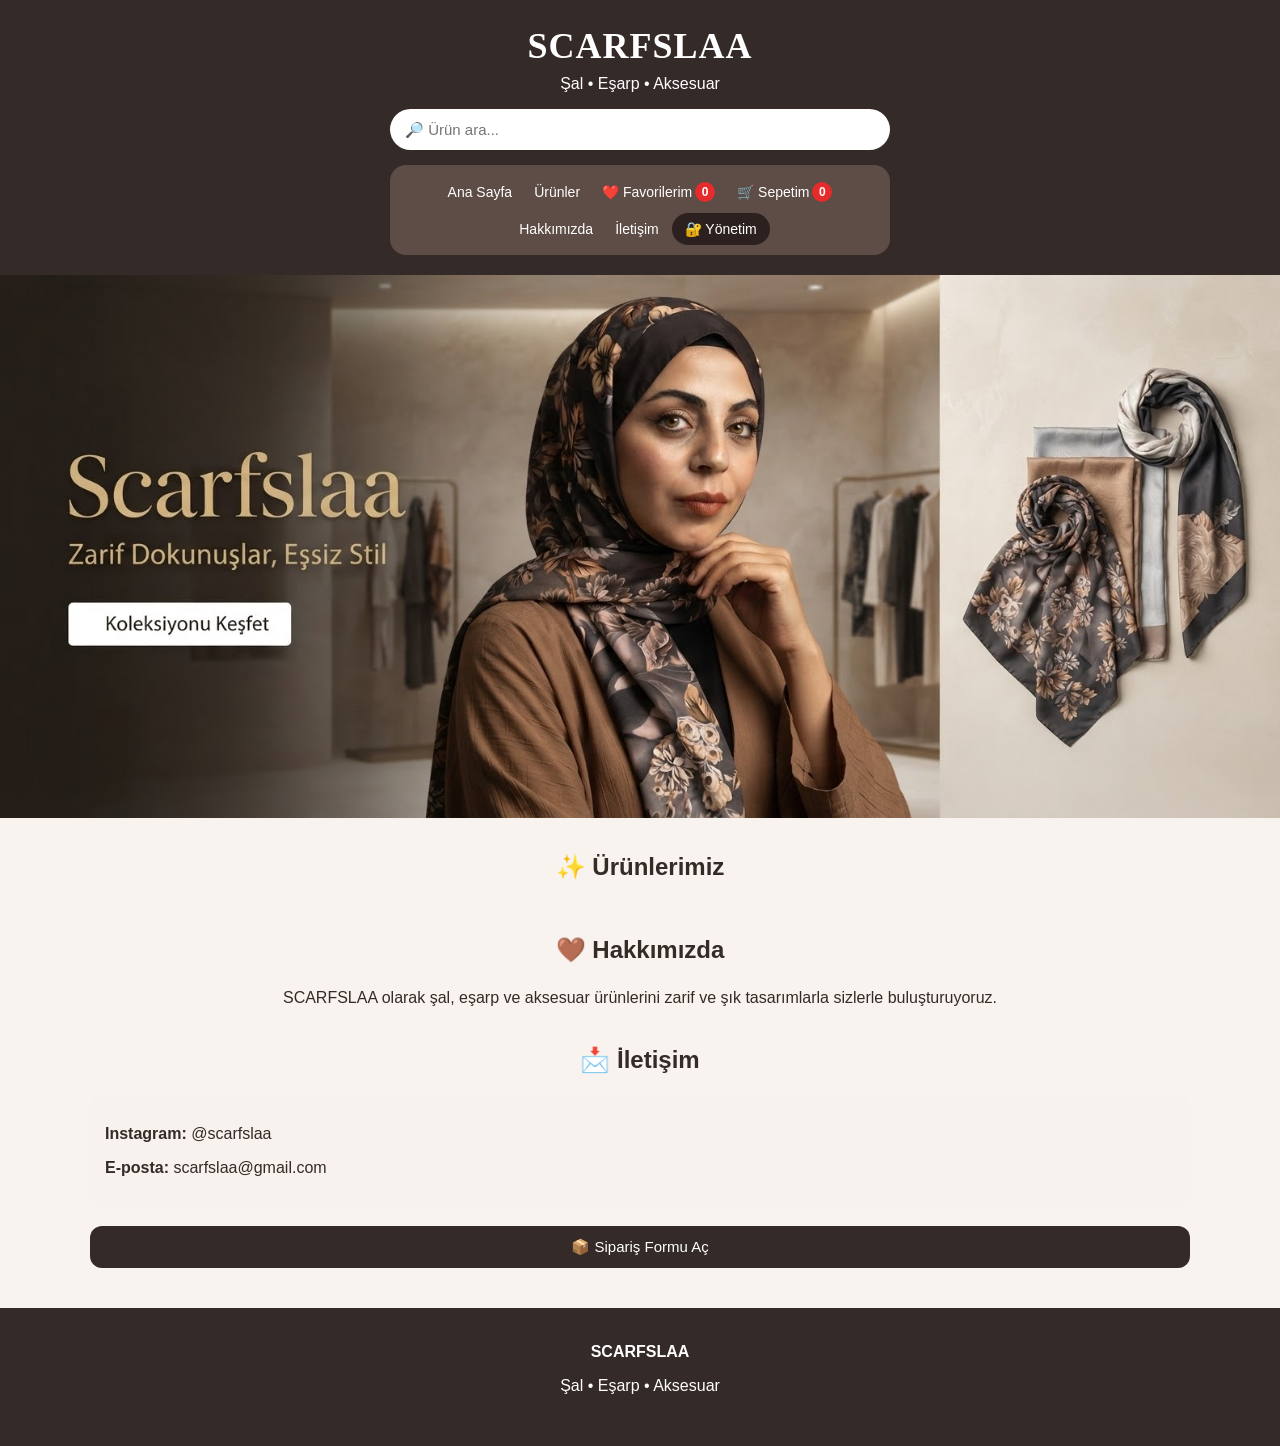
==== İndex.html @ e8bb1a96 "Add files via upload" ====
<!DOCTYPE html>
<html lang="tr">
<head>
<meta charset="UTF-8">
<meta name="viewport" content="width=device-width, initial-scale=1.0">
<title>Scarfslaa</title>

<style>
*{box-sizing:border-box}

body{
margin:0;
font-family:Arial,sans-serif;
background:#f8f3ee;
color:#342a27;
overflow-x:hidden
}

header{
background:#342a27;
color:white;
text-align:center;
padding:25px 10px 20px
}

.logo{
font-family:Georgia,serif;
font-size:36px;
font-weight:bold;
letter-spacing:1px;
margin-bottom:8px
}

.alt-baslik{font-size:16px}

.arama-kutusu{
width:92%;
max-width:500px;
margin:16px auto 0
}

.arama-kutusu input{
width:100%;
padding:12px 15px;
border:0;
border-radius:25px;
font-size:15px;
outline:none
}

nav{
width:92%;
max-width:500px;
margin:15px auto 0;
background:#5d4d46;
border-radius:16px;
padding:10px;
display:flex;
flex-wrap:wrap;
justify-content:center;
align-items:center;
gap:4px
}

nav a,nav button{
color:white;
text-decoration:none;
border:0;
background:none;
font-size:14px;
padding:7px 9px;
cursor:pointer;
white-space:nowrap
}

.sepet-link{
display:inline-flex;
align-items:center;
gap:3px
}

.sepet-rozet,.favori-rozet{
background:#e52b2b;
color:white;
min-width:20px;
height:20px;
padding:0 5px;
border-radius:50%;
display:inline-flex;
align-items:center;
justify-content:center;
font-size:12px;
font-weight:bold
}

.yonetim-link{
background:#2c211e!important;
border-radius:25px!important;
padding:8px 13px!important
}

.kapak{
width:100%;
overflow:hidden
}

.kapak img{
width:100%;
height:auto;
display:block
}

section{
width:94%;
max-width:1100px;
margin:35px auto
}

h1,h2{text-align:center}

.urun-grid{
display:grid;
grid-template-columns:repeat(3,1fr);
gap:20px
}

.urun-kart{
background:white;
border-radius:18px;
overflow:hidden;
box-shadow:0 4px 18px #0001;
position:relative;
transition:.2s
}

.urun-kart:hover{transform:translateY(-3px)}

.urun-kart img{
width:100%;
height:280px;
object-fit:cover;
display:block;
cursor:pointer
}

.urun-bilgi{
padding:16px
}

.urun-bilgi h3{
margin:0 0 8px
}

.urun-aciklama{
font-size:14px;
color:#776b65;
min-height:38px
}

.eski-fiyat{
text-decoration:line-through;
color:#999;
font-size:14px;
margin-right:7px
}

.yeni-fiyat{
font-size:20px;
font-weight:bold
}

.indirim{
display:inline-block;
background:#d7b46a;
color:white;
padding:4px 8px;
border-radius:8px;
font-size:12px;
margin-top:6px
}

.stok{
font-size:13px;
margin:8px 0;
color:#665750
}

.ana-buton{
width:100%;
border:0;
background:#342a27;
color:white;
padding:12px;
border-radius:12px;
cursor:pointer;
font-size:15px
}

.ana-buton:hover{background:#5d4d46}

.favori-btn{
position:absolute;
right:10px;
top:10px;
width:40px;
height:40px;
border:0;
border-radius:50%;
background:white;
font-size:23px;
cursor:pointer;
box-shadow:0 2px 10px #0002;
z-index:2
}

.modal{
display:none;
position:fixed;
inset:0;
background:#0008;
z-index:1000;
align-items:center;
justify-content:center;
padding:15px
}

.modal-kutu{
background:#fff;
width:100%;
max-width:600px;
max-height:90vh;
overflow:auto;
border-radius:20px;
padding:22px;
position:relative
}

.modal-kapat{
position:absolute;
right:18px;
top:10px;
font-size:32px;
cursor:pointer
}

.sepet-satiri,.favori-satiri{
padding:12px 0;
border-bottom:1px solid #eee
}

.sepet-satiri{
display:flex;
align-items:center;
gap:10px
}

.sepet-satiri img{
width:65px;
height:65px;
object-fit:cover;
border-radius:10px
}

.sepet-satiri-bilgi{
flex:1
}

.miktar-btn{
border:0;
background:#eee;
border-radius:8px;
padding:5px 10px;
cursor:pointer
}

.toplam{
font-size:20px;
font-weight:bold;
margin:18px 0
}

.favori-satiri{
display:flex;
align-items:center;
gap:12px
}

.favori-satiri img{
width:70px;
height:70px;
object-fit:cover;
border-radius:12px
}

.favori-bos{
text-align:center;
padding:30px 10px
}

.form-grup{
margin-bottom:15px
}

.form-grup label{
display:block;
font-weight:bold;
margin-bottom:6px
}

.form-grup input,
.form-grup textarea,
.form-grup select{
width:100%;
padding:11px;
border:1px solid #ddd;
border-radius:10px;
font-size:15px;
font-family:Arial
}

.form-grup textarea{
min-height:90px;
resize:vertical
}

.ozet{
background:#f7f2ed;
padding:15px;
border-radius:12px;
margin-bottom:18px
}

.foto-onizleme{
display:none;
width:100%;
max-height:230px;
object-fit:cover;
border-radius:12px;
margin-top:10px
}

.yonetim-liste{
margin-top:20px
}

.yonetim-urun{
border:1px solid #eee;
border-radius:14px;
padding:12px;
margin-bottom:10px;
background:#fafafa
}

.yonetim-urun img{
width:70px;
height:70px;
object-fit:cover;
border-radius:10px;
float:left;
margin-right:12px
}

.temizle{clear:both}

.kucuk-buton{
border:0;
padding:8px 10px;
border-radius:8px;
cursor:pointer;
margin:4px
}

.duzenle{background:#d7b46a;color:white}
.sil{background:#c0392b;color:white}

.alt-bilgi{
text-align:center;
padding:35px 15px;
background:#342a27;
color:white;
margin-top:40px
}

#fotoPenceresi{
display:none;
position:fixed;
inset:0;
background:#000d;
z-index:2000;
align-items:center;
justify-content:center;
padding:20px
}

#fotoPenceresi img{
max-width:95%;
max-height:90%;
object-fit:contain;
border-radius:12px
}

.kapat{
position:absolute;
right:25px;
top:10px;
color:white;
font-size:40px;
cursor:pointer
}

.detay-kutu img{
width:100%;
max-height:350px;
object-fit:cover;
border-radius:15px
}

.detay-fiyat{
font-size:22px;
font-weight:bold;
margin:12px 0
}

@media(max-width:700px){
.urun-grid{grid-template-columns:1fr 1fr}
.urun-kart img{height:220px}
}

@media(max-width:550px){
header{padding:20px 8px 15px}
.logo{font-size:32px}
.alt-baslik{font-size:15px}

nav{
width:88%;
max-width:390px;
padding:9px 7px;
gap:2px 3px
}

nav a,nav button{
font-size:13px;
padding:6px 7px
}

.yonetim-link{
padding:7px 11px!important
}

.urun-grid{
grid-template-columns:1fr
}

.urun-kart img{
height:280px
}
}
</style>
</head>

<body>

<header>
<div class="logo">SCARFSLAA</div>
<div class="alt-baslik">Şal • Eşarp • Aksesuar</div>

<div class="arama-kutusu">
<input id="urunArama" type="search" placeholder="🔎 Ürün ara...">
</div>

<nav>
<a href="#anasayfa">Ana Sayfa</a>
<a href="#urunler">Ürünler</a>

<button onclick="favoriAc()" class="sepet-link">
❤️ Favorilerim
<span id="favoriSayisi" class="favori-rozet">0</span>
</button>

<button onclick="sepetAc()" class="sepet-link">
🛒 Sepetim
<span id="sepetSayisi" class="sepet-rozet">0</span>
</button>

<a href="#hakkimizda">Hakkımızda</a>
<a href="#iletisim">İletişim</a>
<button onclick="yonetimiAc()" class="yonetim-link">🔐 Yönetim</button>
</nav>
</header>

<div id="anasayfa" class="kapak">
<img src="20260915013835.jpg" alt="Scarfslaa">
</div>

<section id="urunler">
<h2>✨ Ürünlerimiz</h2>
<div id="urunGrid" class="urun-grid"></div>
</section>

<section id="hakkimizda">
<h2>🤎 Hakkımızda</h2>
<p style="text-align:center;line-height:1.7">
SCARFSLAA olarak şal, eşarp ve aksesuar ürünlerini
zarif ve şık tasarımlarla sizlerle buluşturuyoruz.
</p>
</section>

<section id="iletisim">
<h2>📩 İletişim</h2>

<div class="ozet">
<p><strong>Instagram:</strong> @scarfslaa</p>
<p><strong>E-posta:</strong> scarfslaa@gmail.com</p>
</div>

<button id="formAcButonu" class="ana-buton">
📦 Sipariş Formu Aç
</button>
</section>

<div id="sepetAlani" class="modal">
<div class="modal-kutu">

<span class="modal-kapat" id="sepetKapatButonu">×</span>

<h2>🛒 Sepetim</h2>

<div id="sepetListesi"></div>

<div class="toplam">
Ürün Toplamı: <span id="urunToplami">0</span> TL
</div>

<button id="formAcButonu2" class="ana-buton">
📦 Sipariş Formuna Geç
</button>

</div>
</div>

<div id="favoriAlani" class="modal">
<div class="modal-kutu">

<span class="modal-kapat" id="favoriKapatButonu">×</span>

<h2>❤️ Favorilerim</h2>

<div id="favoriListesi"></div>

</div>
</div>

<div id="siparisAlani" class="modal">
<div class="modal-kutu">

<span class="modal-kapat" id="siparisKapatButonu">×</span>

<h2>📦 Sipariş Formu</h2>

<div class="ozet">
<strong>Sipariş Özeti</strong>
<div id="siparisOzeti"></div>

<p>
<strong>Ödenecek Tutar:</strong>
<span id="havaleTutari">0</span> TL
</p>

<hr>

<strong>💳 Ödeme Yöntemi</strong>
<p>Havale / EFT</p>

<div id="havaleBilgileri"></div>
</div>

<form id="siparisForm">

   
<input type="hidden" name="access_key" value="92a8de06-e548-4d5d-9168-b777e6983f09">

<input type="hidden" name="subject" value="SCARFSLAA Yeni Sipariş">
<input type="hidden" name="from_name" value="Scarfslaa Sipariş Sistemi">
<input type="hidden" name="odeme_yontemi" value="HAVALE / EFT">
<input type="hidden" name="siparis_detayi" id="siparisDetayi">

<div class="form-grup">
<label>Ad Soyad</label>
<input type="text" name="name" required>
</div>

<div class="form-grup">
<label>E-posta</label>
<input type="email" name="email" required>
</div>

<div class="form-grup">
<label>Telefon</label>
<input type="tel" name="telefon" required>
</div>

<div class="form-grup">
<label>Adres</label>
<textarea name="adres" required></textarea>
</div>

<div class="form-grup">
<label>Not</label>
<textarea name="not" placeholder="Varsa sipariş notunuz..."></textarea>
</div>

<button type="submit" class="ana-buton">
✅ Siparişi Gönder
</button>

</form>

</div>
</div>

<div id="sifreAlani" class="modal">
<div class="modal-kutu">

<span class="modal-kapat" onclick="sifreKapat()">×</span>

<h2>🔐 Yönetim Girişi</h2>

<div class="form-grup">
<label>Yönetim Şifresi</label>
<input id="yonetimSifre" type="password">
</div>

<p id="sifreHata" style="color:#c0392b"></p>

<button class="ana-buton" onclick="sifreKontrol()">
Giriş Yap
</button>

</div>
</div>

<div id="yonetimAlani" class="modal">
<div class="modal-kutu">

<span class="modal-kapat" onclick="yonetimKapat()">×</span>

<h2>⚙️ Yönetim Paneli</h2>

<h3>➕ Ürün Ekle / Düzenle</h3>

<input type="hidden" id="duzenlenenIndex" value="-1">

<div class="form-grup">
<label>Ürün Adı</label>
<input id="yonetimUrunAdi" type="text">
</div>

<div class="form-grup">
<label>Açıklama</label>
<textarea id="yonetimAciklama"></textarea>
</div>

<div class="form-grup">
<label>Kategori</label>
<select id="yonetimKategori">
<option value="jakar">Jakar Şal</option>
<option value="penye">Penye Şal</option>
<option value="soft">Soft Eşarp</option>
<option value="aksesuar">Aksesuar</option>
</select>
</div>

<div class="form-grup">
<label>Normal Fiyat</label>
<input id="yonetimNormalFiyat" type="number">
</div>

<div class="form-grup">
<label>İndirimli Fiyat</label>
<input id="yonetimIndirimliFiyat" type="number">
</div>

<div class="form-grup">
<label>Stok</label>
<input id="yonetimStok" type="number">
</div>

<div class="form-grup">
<label>📸 Ürün Fotoğrafı</label>
<input id="yonetimFoto" type="file" accept="image/*" onchange="fotoOnizle()">
<img id="fotoOnizleme" class="foto-onizleme" src="" alt="Fotoğraf önizleme">
</div>

<button class="ana-buton" onclick="urunKaydet()">
💾 Ürünü Kaydet
</button>

<button class="ana-buton" onclick="formuTemizle()" style="margin-top:8px">
🧹 Formu Temizle
</button>

<hr style="margin:25px 0">

<h3>🏦 Ödeme Bilgileri</h3>

<div class="form-grup">
<label>Banka</label>
<input id="bankaAdi" type="text">
</div>

<div class="form-grup">
<label>Hesap Sahibi</label>
<input id="hesapSahibi" type="text">
</div>

<div class="form-grup">
<label>IBAN</label>
<input id="ibanInput" type="text">
</div>

<button class="ana-buton" onclick="odemeBilgileriniKaydet()">
💾 Ödeme Bilgilerini Kaydet
</button>

<hr style="margin:25px 0">

<h3>📦 Ürün Yönetimi</h3>
<div id="yonetimUrunleri" class="yonetim-liste"></div>

</div>
</div>

<div id="urunDetayAlani" class="modal">
<div class="modal-kutu detay-kutu">

<span class="modal-kapat" onclick="detayKapat()">×</span>

<img id="detayFoto" src="" alt="Ürün">

<h2 id="detayBaslik"></h2>

<p id="detayAciklama"></p>

<p id="detayStok"></p>

<div id="detayFiyatAlani" class="detay-fiyat"></div>

<button id="detaySepetButonu" class="ana-buton">
🛒 Sepete Ekle
</button>

</div>
</div>

<div id="fotoPenceresi" onclick="fotoKapat()">
<span class="kapat">×</span>
<img id="buyukFoto" src="" alt="Ürün">
</div>

<footer class="alt-bilgi">
<strong>SCARFSLAA</strong>
<p>Şal • Eşarp • Aksesuar</p>
</footer>

<script>

var varsayilanUrunler=[
{
isim:"İpek Şal",
aciklama:"Zarif ve şık ipek şal.",
fiyat:399,
eskiFiyat:0,
stok:10,
kategori:"jakar",
foto:"20260915015938.jpg"
},
{
isim:"Desenli Eşarp",
aciklama:"Şık desenli eşarp.",
fiyat:449,
eskiFiyat:0,
stok:10,
kategori:"soft",
foto:"20260915015928.jpg"
},
{
isim:"Şal Aksesuar",
aciklama:"Şal ve eşarplarınız için zarif aksesuar.",
fiyat:199,
eskiFiyat:0,
stok:10,
kategori:"aksesuar",
foto:"20260915015828.jpg"
}
];

var urunler=JSON.parse(localStorage.getItem("scarfslaaUrunler"))||varsayilanUrunler;

urunler.forEach(function(urun){
if(!urun.kategori){
if(urun.isim.toLowerCase().includes("aksesuar")) urun.kategori="aksesuar";
else if(urun.isim.toLowerCase().includes("eşarp")) urun.kategori="soft";
else if(urun.isim.toLowerCase().includes("penye")) urun.kategori="penye";
else urun.kategori="jakar";
}
if(typeof urun.eskiFiyat!=="number") urun.eskiFiyat=0;
});

try{

localStorage.setItem(
"scarfslaaUrunler",
JSON.stringify(urunler)
);

}catch(hata){

alert("❌ Ürün kaydedilemedi. Telefon depolama alanı dolu olabilir. Eski ürünlerden bazılarını silip tekrar deneyin.");
return;

}

var sepet=[];
var favoriler=JSON.parse(localStorage.getItem("scarfslaaFavoriler"))||[];

var odemeBilgileri=
JSON.parse(localStorage.getItem("scarfslaaOdeme"))||{
banka:"Yapı Kredi",
hesap:"Hesap Sahibi",
iban:"****IBAN"
};

function urunleriGoster(){

var grid=document.getElementById("urunGrid");
var arama=document.getElementById("urunArama").value.toLowerCase();

grid.innerHTML="";

urunler.forEach(function(urun,index){

if(arama && !urun.isim.toLowerCase().includes(arama)) return;

var kart=document.createElement("div");
kart.className="urun-kart";

var favoride=favoriler.indexOf(index)!==-1;

var fiyatHTML="";

if(urun.eskiFiyat>urun.fiyat){
var oran=Math.round((1-urun.fiyat/urun.eskiFiyat)*100);

fiyatHTML=
'<span class="eski-fiyat">'+urun.eskiFiyat+' TL</span>'+
'<span class="yeni-fiyat">'+urun.fiyat+' TL</span>'+
'<br><span class="indirim">%'+oran+' İndirim</span>';

}else{
fiyatHTML='<span class="yeni-fiyat">'+urun.fiyat+' TL</span>';
}

kart.innerHTML=
'<button class="favori-btn">'+(favoride?"❤️":"🤍")+'</button>'+
'<img src="'+urun.foto+'" alt="'+urun.isim+'" class="urun-foto">'+
'<div class="urun-bilgi">'+
'<h3>'+urun.isim+'</h3>'+
'<div class="urun-aciklama">'+urun.aciklama+'</div>'+
'<div style="margin-top:10px">'+fiyatHTML+'</div>'+
'<div class="stok">Stok: '+urun.stok+'</div>'+
'<button class="ana-buton sepete-ekle">🛒 Sepete Ekle</button>'+
'</div>';

kart.querySelector(".favori-btn").onclick=function(){
favoriDegistir(index);
};

kart.querySelector(".urun-foto").onclick=function(){
fotoAc(urun.foto);
};

kart.querySelector(".sepete-ekle").onclick=function(){
sepeteEkle(index,this);
};

kart.querySelector(".urun-foto").ondblclick=function(){
detayAc(index);
};

grid.appendChild(kart);

});

favoriSayisiniGoster();
}

function sepeteEkle(index,buton){

var urun=urunler[index];

if(urun.stok<=0){
alert("Bu ürün stokta yok.");
return;
}

var mevcut=sepet.find(function(item){
return item.index===index;
});

if(mevcut){
if(mevcut.adet<urun.stok) mevcut.adet++;
else{
alert("Stok adedine ulaştınız.");
return;
}
}else{
sepet.push({
index:index,
isim:urun.isim,
fiyat:urun.fiyat,
adet:1,
foto:urun.foto
});
}

if(buton){
buton.textContent="Sepete Eklendi ✓";
}

sepetiGoster();
}

function sepetiGoster(){

var liste=document.getElementById("sepetListesi");
liste.innerHTML="";

var toplam=0;
var adetToplam=0;

sepet.forEach(function(urun,index){

toplam+=urun.fiyat*urun.adet;
adetToplam+=urun.adet;

var satir=document.createElement("div");
satir.className="sepet-satiri";

satir.innerHTML=
'<img src="'+urun.foto+'" alt="">'+
'<div class="sepet-satiri-bilgi">'+
'<strong>'+urun.isim+'</strong><br>'+
urun.fiyat+' TL x '+urun.adet+
'<br>'+
'<button class="miktar-btn" onclick="azalt('+index+')">−</button> '+
'<strong>'+urun.adet+'</strong> '+
'<button class="miktar-btn" onclick="arttir('+index+')">+</button> '+
'<button class="kucuk-buton sil" onclick="sil('+index+')">🗑️</button>'+
'</div>';

liste.appendChild(satir);

});

if(sepet.length===0){
liste.innerHTML='<p>Sepetiniz boş.</p>';
}

document.getElementById("urunToplami").textContent=toplam;
document.getElementById("sepetSayisi").textContent=adetToplam;

}

function arttir(index){

var urun=urunler[sepet[index].index];

if(sepet[index].adet<urun.stok){
sepet[index].adet++;
}else{
alert("Stok adedine ulaştınız.");
}

sepetiGoster();
}

function azalt(index){

if(sepet[index].adet>1){
sepet[index].adet--;
}else{
sepet.splice(index,1);
}

sepetiGoster();
}

function sil(index){
sepet.splice(index,1);
sepetiGoster();
}

function sepetAc(){
sepetiGoster();
document.getElementById("sepetAlani").style.display="flex";
}

function sepetKapat(){
document.getElementById("sepetAlani").style.display="none";
}

function favoriDegistir(index){

var sira=favoriler.indexOf(index);

if(sira===-1){
favoriler.push(index);
}else{
favoriler.splice(sira,1);
}

localStorage.setItem(
"scarfslaaFavoriler",
JSON.stringify(favoriler)
);

urunleriGoster();
favorileriGoster();
}

function favoriSayisiniGoster(){
document.getElementById("favoriSayisi").textContent=favoriler.length;
}

function favorileriGoster(){

var liste=document.getElementById("favoriListesi");
liste.innerHTML="";

if(favoriler.length===0){
liste.innerHTML='<div class="favori-bos">🤍 Henüz favori ürününüz yok.</div>';
return;
}

favoriler.forEach(function(index){

if(!urunler[index]) return;

var urun=urunler[index];

var satir=document.createElement("div");
satir.className="favori-satiri";

satir.innerHTML=
'<img src="'+urun.foto+'" alt="">'+
'<div style="flex:1">'+
'<strong>'+urun.isim+'</strong><br>'+
urun.fiyat+' TL'+
'</div>'+
'<button class="kucuk-buton sil">🗑️</button>';

satir.querySelector("button").onclick=function(){
favoriDegistir(index);
};

liste.appendChild(satir);

});

}

function favoriAc(){
favorileriGoster();
document.getElementById("favoriAlani").style.display="flex";
}

function favoriKapat(){
document.getElementById("favoriAlani").style.display="none";
}

function siparisAc(){

if(sepet.length===0){
alert("Önce sepete ürün eklemelisin.");
return;
}

var ozet="";
var toplam=0;

sepet.forEach(function(urun){
ozet+=urun.isim+" x "+urun.adet+" = "+(urun.fiyat*urun.adet)+" TL\n";
toplam+=urun.fiyat*urun.adet;
});

document.getElementById("siparisOzeti").innerText=ozet;
document.getElementById("havaleTutari").textContent=toplam;
document.getElementById("siparisDetayi").value=ozet+"TOPLAM: "+toplam+" TL";

havaleBilgileriniGoster();

document.getElementById("siparisAlani").style.display="flex";
}

function siparisKapat(){
document.getElementById("siparisAlani").style.display="none";
}

function havaleBilgileriniGoster(){

document.getElementById("havaleBilgileri").innerHTML=
"<br><strong>"+odemeBilgileri.banka+"</strong><br><br>"+
"<strong>Hesap Sahibi:</strong> "+odemeBilgileri.hesap+
"<br><br><strong>IBAN:</strong><br>"+
odemeBilgileri.iban+
"<br><br><small>Ödemeyi yaptıktan sonra sipariş formunu gönderiniz.</small>";

}

function yonetimiAc(){

document.getElementById("yonetimSifre").value="";
document.getElementById("sifreHata").textContent="";
document.getElementById("sifreAlani").style.display="flex";

setTimeout(function(){
document.getElementById("yonetimSifre").focus();
},100);

}

function sifreKapat(){
document.getElementById("sifreAlani").style.display="none";
}

function yonetimKapat(){
document.getElementById("yonetimAlani").style.display="none";
}

function sifreHash(metin){

var h=2166136261;

for(var i=0;i<metin.length;i++){

h^=metin.charCodeAt(i);

h+=(h<<1)+(h<<4)+(h<<7)+(h<<8)+(h<<24);

h=h>>>0;
}

return h;
}

var dogruSifreHash=2452828540;

function sifreKontrol(){

var girilen=
document.getElementById("yonetimSifre").value.trim();

if(sifreHash(girilen)===dogruSifreHash){

document.getElementById("sifreAlani").style.display="none";
document.getElementById("yonetimAlani").style.display="flex";

yonetimUrunleriGoster();
odemeBilgileriniGoster();

}else{

document.getElementById("sifreHata").textContent=
"❌ Şifre yanlış!";

}

}

function fotoOnizle(){

var dosya=document.getElementById("yonetimFoto").files[0];
var onizleme=document.getElementById("fotoOnizleme");

if(!dosya){
onizleme.style.display="none";
onizleme.src="";
return;
}

var reader=new FileReader();

reader.onload=function(e){
onizleme.src=e.target.result;
onizleme.style.display="block";
};

reader.readAsDataURL(dosya);

}

function fotoKucult(dosya,callback){

var reader=new FileReader();

reader.onload=function(e){

var img=new Image();

img.onload=function(){

var maxBoyut=1200;
var oran=Math.min(1,maxBoyut/Math.max(img.width,img.height));

var canvas=document.createElement("canvas");
canvas.width=Math.round(img.width*oran);
canvas.height=Math.round(img.height*oran);

var ctx=canvas.getContext("2d");
ctx.drawImage(img,0,0,canvas.width,canvas.height);

var sonuc=canvas.toDataURL("image/jpeg",0.75);
callback(sonuc);

};

img.onerror=function(){
alert("❌ Fotoğraf okunamadı. Başka bir fotoğraf deneyin.");
};

img.src=e.target.result;

};

reader.onerror=function(){
alert("❌ Fotoğraf okunamadı.");
};

reader.readAsDataURL(dosya);

}

function urunKaydet(){

var ad=document.getElementById("yonetimUrunAdi").value.trim();
var aciklama=document.getElementById("yonetimAciklama").value.trim();
var kategori=document.getElementById("yonetimKategori").value;

var normal=parseFloat(
document.getElementById("yonetimNormalFiyat").value
)||0;

var indirimli=parseFloat(
document.getElementById("yonetimIndirimliFiyat").value
)||normal;

var stok=parseInt(
document.getElementById("yonetimStok").value
)||0;

var index=parseInt(
document.getElementById("duzenlenenIndex").value
);

if(!ad){
alert("Ürün adı yazmalısın.");
return;
}

var dosya=document.getElementById("yonetimFoto").files[0];

function kaydet(foto){

var yeniUrun={
isim:ad,
aciklama:aciklama,
fiyat:indirimli,
eskiFiyat:normal>indirimli?normal:0,
stok:stok,
kategori:kategori,
foto:foto
};

if(index===-1){
urunler.push(yeniUrun);
}else{
urunler[index]=yeniUrun;
}

localStorage.setItem(
"scarfslaaUrunler",
JSON.stringify(urunler)
);

alert("✅ Ürün kaydedildi.");

formuTemizle();
urunleriGoster();
yonetimUrunleriGoster();

}

if(dosya){

fotoKucult(dosya,function(kucukFoto){
kaydet(kucukFoto);
});

}else{

var eskiFoto="";

if(index!==-1 && urunler[index]){
eskiFoto=urunler[index].foto;
}

kaydet(eskiFoto);

}

}

function formuTemizle(){

document.getElementById("duzenlenenIndex").value="-1";
document.getElementById("yonetimUrunAdi").value="";
document.getElementById("yonetimAciklama").value="";
document.getElementById("yonetimKategori").value="jakar";
document.getElementById("yonetimNormalFiyat").value="";
document.getElementById("yonetimIndirimliFiyat").value="";
document.getElementById("yonetimStok").value="";

document.getElementById("yonetimFoto").value="";
document.getElementById("fotoOnizleme").style.display="none";
document.getElementById("fotoOnizleme").src="";

}

function yonetimUrunleriGoster(){

var alan=document.getElementById("yonetimUrunleri");
alan.innerHTML="";

urunler.forEach(function(urun,index){

var div=document.createElement("div");
div.className="yonetim-urun";

var fiyat=urun.fiyat+" TL";

if(urun.eskiFiyat>urun.fiyat){
fiyat=urun.eskiFiyat+" TL → "+urun.fiyat+" TL";
}

div.innerHTML=
'<img src="'+urun.foto+'" alt="">'+
'<strong>'+urun.isim+'</strong><br>'+
fiyat+
'<br>Stok: '+urun.stok+
'<br>Kategori: '+urun.kategori+
'<button class="kucuk-buton duzenle">✏️ Düzenle</button>'+
'<button class="kucuk-buton sil">🗑️ Sil</button>'+
'<div class="temizle"></div>';

div.querySelector(".duzenle").onclick=function(){
urunDuzenle(index);
};

div.querySelector(".sil").onclick=function(){
urunSil(index);
};

alan.appendChild(div);

});

}

function urunDuzenle(index){

var urun=urunler[index];

document.getElementById("duzenlenenIndex").value=index;
document.getElementById("yonetimUrunAdi").value=urun.isim;
document.getElementById("yonetimAciklama").value=urun.aciklama;
document.getElementById("yonetimKategori").value=urun.kategori;
document.getElementById("yonetimNormalFiyat").value=
urun.eskiFiyat>0?urun.eskiFiyat:urun.fiyat;
document.getElementById("yonetimIndirimliFiyat").value=urun.fiyat;
document.getElementById("yonetimStok").value=urun.stok;

if(urun.foto){

document.getElementById("fotoOnizleme").src=urun.foto;
document.getElementById("fotoOnizleme").style.display="block";

}

window.scrollTo({
top:0,
behavior:"smooth"
});

}

function urunSil(index){

if(!confirm("Bu ürünü silmek istediğine emin misin?")) return;

urunler.splice(index,1);

localStorage.setItem(
"scarfslaaUrunler",
JSON.stringify(urunler)
);

urunleriGoster();
yonetimUrunleriGoster();

}

function odemeBilgileriniGoster(){

document.getElementById("bankaAdi").value=
odemeBilgileri.banka;

document.getElementById("hesapSahibi").value=
odemeBilgileri.hesap;

document.getElementById("ibanInput").value=
odemeBilgileri.iban;

}

function odemeBilgileriniKaydet(){

odemeBilgileri={
banka:document.getElementById("bankaAdi").value.trim(),
hesap:document.getElementById("hesapSahibi").value.trim(),
iban:document.getElementById("ibanInput").value.trim()
};

localStorage.setItem(
"scarfslaaOdeme",
JSON.stringify(odemeBilgileri)
);

alert("✅ Ödeme bilgileri kaydedildi.");

}

function fotoAc(src){

document.getElementById("buyukFoto").src=src;
document.getElementById("fotoPenceresi").style.display="flex";

}

function fotoKapat(){
document.getElementById("fotoPenceresi").style.display="none";
}

function detayAc(index){

var urun=urunler[index];

document.getElementById("detayFoto").src=urun.foto;
document.getElementById("detayBaslik").textContent=urun.isim;
document.getElementById("detayAciklama").textContent=urun.aciklama;
document.getElementById("detayStok").textContent=
"Stok: "+urun.stok;

var fiyat="";

if(urun.eskiFiyat>urun.fiyat){
fiyat=
'<span class="eski-fiyat">'+urun.eskiFiyat+' TL</span>'+
urun.fiyat+' TL';
}else{
fiyat=urun.fiyat+" TL";
}

document.getElementById("detayFiyatAlani").innerHTML=fiyat;

document.getElementById("detaySepetButonu").onclick=function(){
sepeteEkle(index,this);
};

document.getElementById("urunDetayAlani").style.display="flex";

}

function detayKapat(){
document.getElementById("urunDetayAlani").style.display="none";
}

document.getElementById("sepetKapatButonu").onclick=sepetKapat;

document.getElementById("favoriKapatButonu").onclick=favoriKapat;

document.getElementById("siparisKapatButonu").onclick=siparisKapat;

document.getElementById("formAcButonu").onclick=siparisAc;

document.getElementById("formAcButonu2").onclick=function(){
sepetKapat();
siparisAc();
};

document.getElementById("urunArama").addEventListener(
"input",
urunleriGoster
);

document.getElementById("siparisForm").addEventListener(
"submit",
function(e){

e.preventDefault();

var form=this;
var anahtar=form.querySelector(
'input[name="access_key"]'
).value.trim();

if(!anahtar || anahtar==="BURAYA_ACCESS_KEY"){
alert("Web3Forms anahtarını eklemen gerekiyor.");
return;
}

var buton=form.querySelector("button[type='submit']");
buton.disabled=true;
buton.textContent="Gönderiliyor...";

fetch("https://api.web3forms.com/submit",{
method:"POST",
body:new FormData(form)
})
.then(function(response){
return response.json();
})
.then(function(data){

if(data.success){

alert("✅ Siparişiniz başarıyla gönderildi!");

sepet=[];
sepetiGoster();

form.reset();

siparisKapat();

}else{

alert("❌ Sipariş gönderilemedi.");

}

})
.catch(function(){

alert("❌ Bağlantı sırasında hata oluştu.");

})
.finally(function(){

buton.disabled=false;
buton.textContent="✅ Siparişi Gönder";

});

});

urunleriGoster();
sepetiGoster();
favorileriGoster();

</script>

</body>
</html>
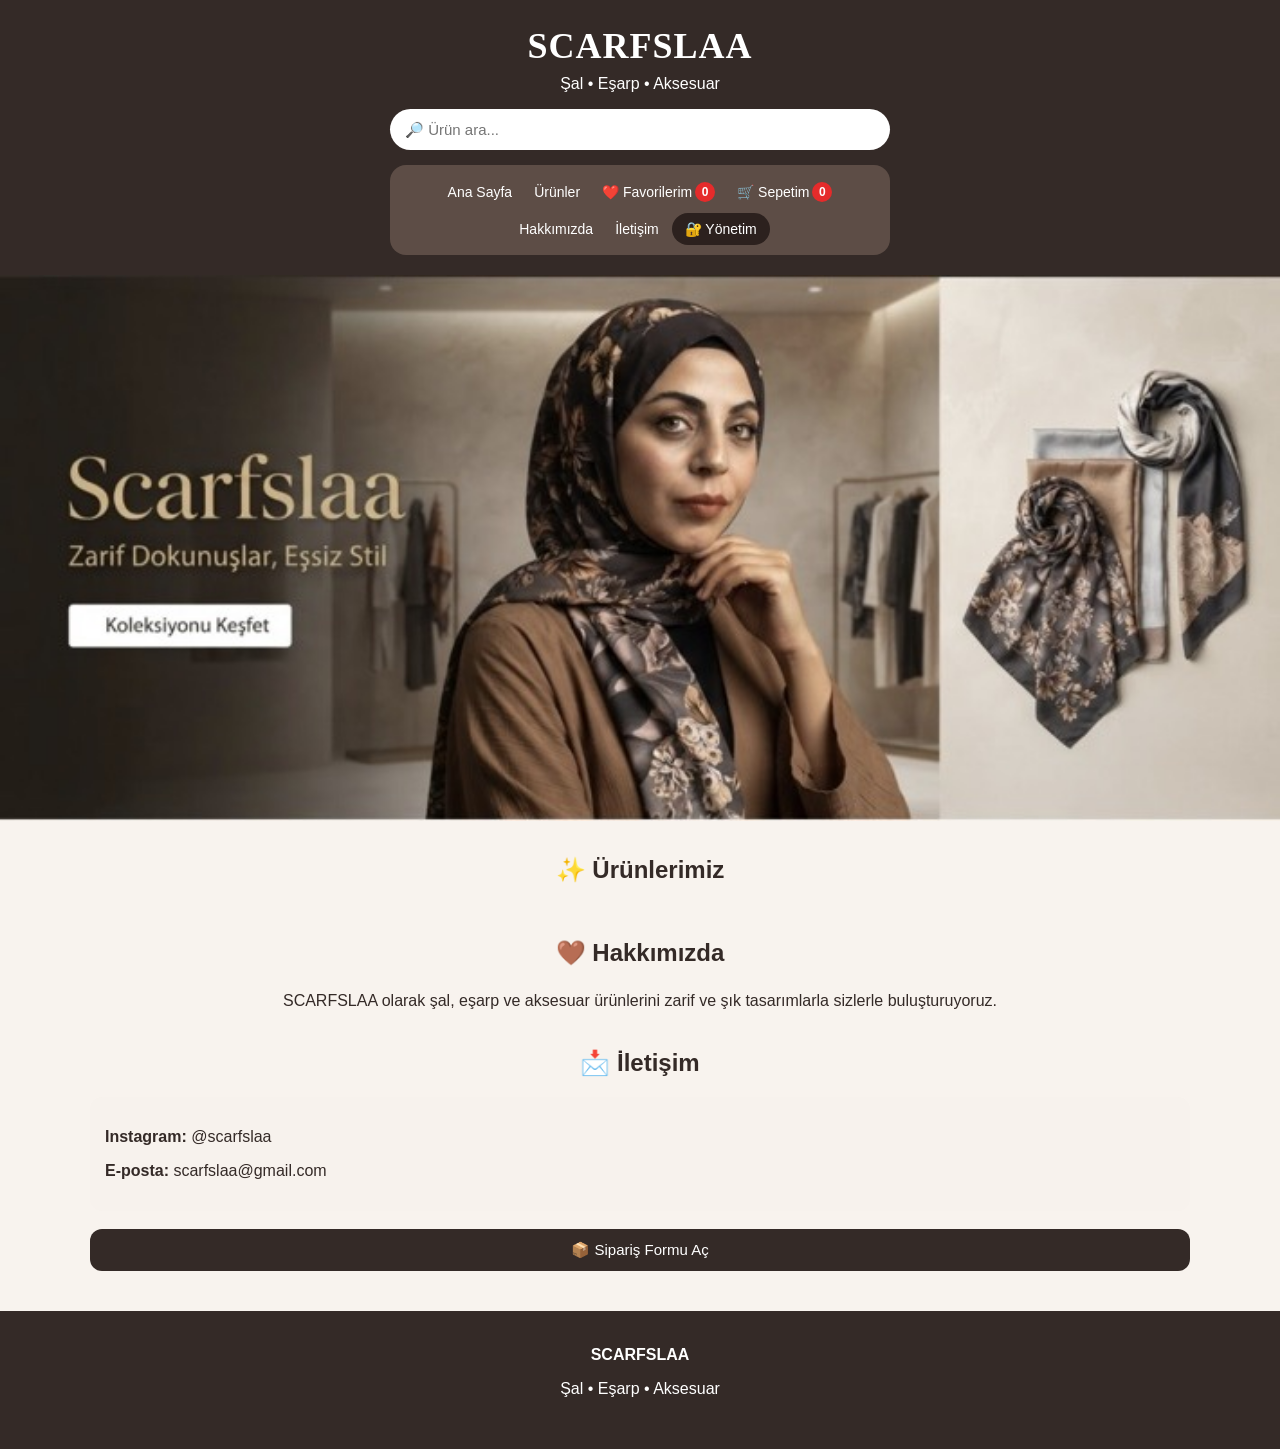
==== commit 89b036c9: "Add files via upload" ====
--- a/İndex.html
+++ b/İndex.html
@@ -455,6 +455,21 @@
 height:280px
 }
 }
+
+.yonetim-islem-alani{
+display:grid;
+grid-template-columns:1fr 1fr;
+gap:8px;
+margin-top:8px
+}
+.yonetim-islem-alani .ana-buton{
+margin:0!important
+}
+@media(max-width:550px){
+.yonetim-islem-alani{
+grid-template-columns:1fr
+}
+}
 </style>
 </head>
 
@@ -489,7 +504,7 @@
 </header>
 
 <div id="anasayfa" class="kapak">
-<img src="20260915013835.jpg" alt="Scarfslaa">
+<img src="[data-uri]" alt="Scarfslaa Kapak" style="width:100%;height:auto;display:block;">
 </div>
 
 <section id="urunler">
@@ -518,7 +533,7 @@
 </button>
 </section>
 
-<div id="sepetAlani" class="modal">
+<div id="sepetAlani" class="modal" onclick="if(event.target===this) sepetKapat()">
 <div class="modal-kutu">
 
 <span class="modal-kapat" id="sepetKapatButonu">×</span>
@@ -538,7 +553,7 @@
 </div>
 </div>
 
-<div id="favoriAlani" class="modal">
+<div id="favoriAlani" class="modal" onclick="if(event.target===this) favoriKapat()">
 <div class="modal-kutu">
 
 <span class="modal-kapat" id="favoriKapatButonu">×</span>
@@ -550,7 +565,7 @@
 </div>
 </div>
 
-<div id="siparisAlani" class="modal">
+<div id="siparisAlani" class="modal" onclick="if(event.target===this) siparisKapat()">
 <div class="modal-kutu">
 
 <span class="modal-kapat" id="siparisKapatButonu">×</span>
@@ -618,7 +633,7 @@
 </div>
 </div>
 
-<div id="sifreAlani" class="modal">
+<div id="sifreAlani" class="modal" onclick="if(event.target===this) sifreKapat()">
 <div class="modal-kutu">
 
 <span class="modal-kapat" onclick="sifreKapat()">×</span>
@@ -639,12 +654,15 @@
 </div>
 </div>
 
-<div id="yonetimAlani" class="modal">
+<div id="yonetimAlani" class="modal" onclick="if(event.target===this) yonetimKapat()">
 <div class="modal-kutu">
 
 <span class="modal-kapat" onclick="yonetimKapat()">×</span>
 
 <h2>⚙️ Yönetim Paneli</h2>
+<p style="text-align:center;color:#776b65;margin-top:-8px">
+Buradan ürün, fiyat, stok ve ödeme bilgilerini yönetebilirsin.
+</p>
 
 <h3>➕ Ürün Ekle / Düzenle</h3>
 
@@ -691,13 +709,15 @@
 <img id="fotoOnizleme" class="foto-onizleme" src="" alt="Fotoğraf önizleme">
 </div>
 
-<button class="ana-buton" onclick="urunKaydet()">
+<div class="yonetim-islem-alani">
+<button type="button" class="ana-buton" onclick="urunKaydet()">
 💾 Ürünü Kaydet
 </button>
 
-<button class="ana-buton" onclick="formuTemizle()" style="margin-top:8px">
+<button type="button" class="ana-buton" onclick="formuTemizle()">
 🧹 Formu Temizle
 </button>
+</div>
 
 <hr style="margin:25px 0">
 
@@ -730,7 +750,7 @@
 </div>
 </div>
 
-<div id="urunDetayAlani" class="modal">
+<div id="urunDetayAlani" class="modal" onclick="if(event.target===this) detayKapat()">
 <div class="modal-kutu detay-kutu">
 
 <span class="modal-kapat" onclick="detayKapat()">×</span>
@@ -1407,15 +1427,34 @@
 
 if(!confirm("Bu ürünü silmek istediğine emin misin?")) return;
 
+/* Silinen ürünün favori kaydını ve sonraki indexleri düzelt */
+favoriler=favoriler
+.filter(function(i){return i!==index;})
+.map(function(i){
+return i>index ? i-1 : i;
+});
+
+localStorage.setItem(
+"scarfslaaFavoriler",
+JSON.stringify(favoriler)
+);
+
 urunler.splice(index,1);
 
+try{
 localStorage.setItem(
 "scarfslaaUrunler",
 JSON.stringify(urunler)
 );
+}catch(hata){
+alert("❌ Ürün silinirken kayıt hatası oluştu.");
+return;
+}
 
 urunleriGoster();
 yonetimUrunleriGoster();
+favorileriGoster();
+favoriSayisiniGoster();
 
 }
 
